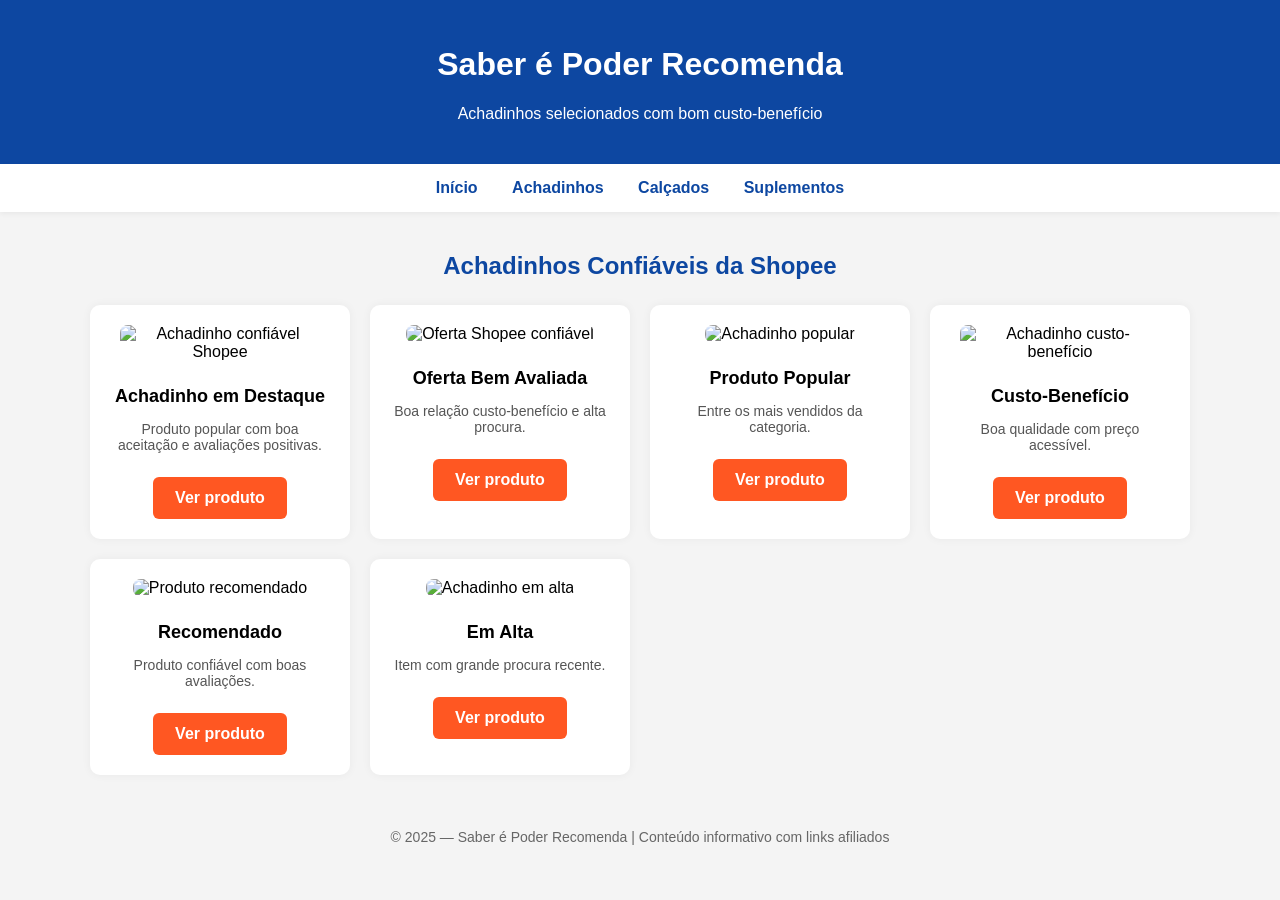
==== achadinhos.html @ 8a4442bc "Create achadinhos.html atualização" ====
<!DOCTYPE html>
<html lang="pt-BR">
<head>
<meta charset="UTF-8">

<!-- TÍTULO (GOOGLE) -->
<title>Achadinhos Confiáveis | Saber é Poder Recomenda</title>

<!-- SEO -->
<meta name="description" content="Achadinhos selecionados na Shopee com bom custo-benefício. Produtos populares, bem avaliados e links confiáveis.">
<meta name="keywords" content="achadinhos shopee, ofertas shopee, produtos confiáveis, saber é poder recomenda, afiliado shopee">
<meta name="viewport" content="width=device-width, initial-scale=1.0">

<style>
    body { font-family: Arial, sans-serif; background: #f4f4f4; margin: 0; }
    header { background: #0d47a1; color: #fff; padding: 25px; text-align: center; }
    nav { background: #ffffff; padding: 15px; text-align: center; box-shadow: 0 2px 5px rgba(0,0,0,0.05); }
    nav a { margin: 0 15px; text-decoration: none; font-weight: bold; color: #0d47a1; }
    nav a:hover { color: #ff5722; }

    .container { max-width: 1100px; margin: auto; padding: 20px; }

    h2.categoria { color: #0d47a1; text-align: center; margin-bottom: 25px; }

    .grid {
        display: grid;
        grid-template-columns: repeat(auto-fit, minmax(260px, 1fr));
        gap: 20px;
    }

    .card {
        background: #fff;
        border-radius: 10px;
        padding: 20px;
        text-align: center;
        box-shadow: 0 0 10px rgba(0,0,0,0.05);
    }

    .card img {
        width: 100%;
        max-width: 200px;
        border-radius: 8px;
        margin-bottom: 15px;
    }

    .card h3 {
        font-size: 18px;
        margin: 10px 0;
    }

    .card p {
        font-size: 14px;
        color: #555;
    }

    .card a {
        display: inline-block;
        margin-top: 10px;
        padding: 12px 22px;
        background: #ff5722;
        color: #fff;
        text-decoration: none;
        border-radius: 6px;
        font-weight: bold;
    }

    .card a:hover {
        background: #e64a19;
    }

    footer {
        text-align: center;
        padding: 20px;
        font-size: 14px;
        color: #666;
    }
</style>
</head>

<body>

<header>
    <h1>Saber é Poder Recomenda</h1>
    <p>Achadinhos selecionados com bom custo-benefício</p>
</header>

<nav>
   <a href="index.html">Início</a>
   <a href="achadinhos.html">Achadinhos</a>
   <a href="calcados.html">Calçados</a>
   <a href="suplementos.html">Suplementos</a>
</nav>

<div class="container">

    <h2 class="categoria">Achadinhos Confiáveis da Shopee</h2>

    <div class="grid">

        <div class="card">
            <img src="img/achadinho1.png" alt="Achadinho confiável Shopee">
            <h3>Achadinho em Destaque</h3>
            <p>Produto popular com boa aceitação e avaliações positivas.</p>
            <a href="https://s.shopee.com.br/3fxEMtRMo4" target="_blank">Ver produto</a>
        </div>

        <div class="card">
            <img src="img/achadinho2.png" alt="Oferta Shopee confiável">
            <h3>Oferta Bem Avaliada</h3>
            <p>Boa relação custo-benefício e alta procura.</p>
            <a href="https://s.shopee.com.br/AUnYVWv0BY" target="_blank">Ver produto</a>
        </div>

        <div class="card">
            <img src="img/achadinho3.png" alt="Achadinho popular">
            <h3>Produto Popular</h3>
            <p>Entre os mais vendidos da categoria.</p>
            <a href="https://s.shopee.com.br/6KxzXu1G0E" target="_blank">Ver produto</a>
        </div>

        <div class="card">
            <img src="img/achadinho4.png" alt="Achadinho custo-benefício">
            <h3>Custo-Benefício</h3>
            <p>Boa qualidade com preço acessível.</p>
            <a href="https://s.shopee.com.br/5L5SM5MBqE" target="_blank">Ver produto</a>
        </div>

        <div class="card">
            <img src="img/achadinho5.png" alt="Produto recomendado">
            <h3>Recomendado</h3>
            <p>Produto confiável com boas avaliações.</p>
            <a href="https://s.shopee.com.br/1LZJalAHR9" target="_blank">Ver produto</a>
        </div>

        <div class="card">
            <img src="img/achadinho6.png" alt="Achadinho em alta">
            <h3>Em Alta</h3>
            <p>Item com grande procura recente.</p>
            <a href="https://s.shopee.com.br/2g4hBEdzwi" target="_blank">Ver produto</a>
        </div>

    </div>
</div>

<footer>
    <p>© 2025 — Saber é Poder Recomenda | Conteúdo informativo com links afiliados</p>
</footer>

</body>
</html>
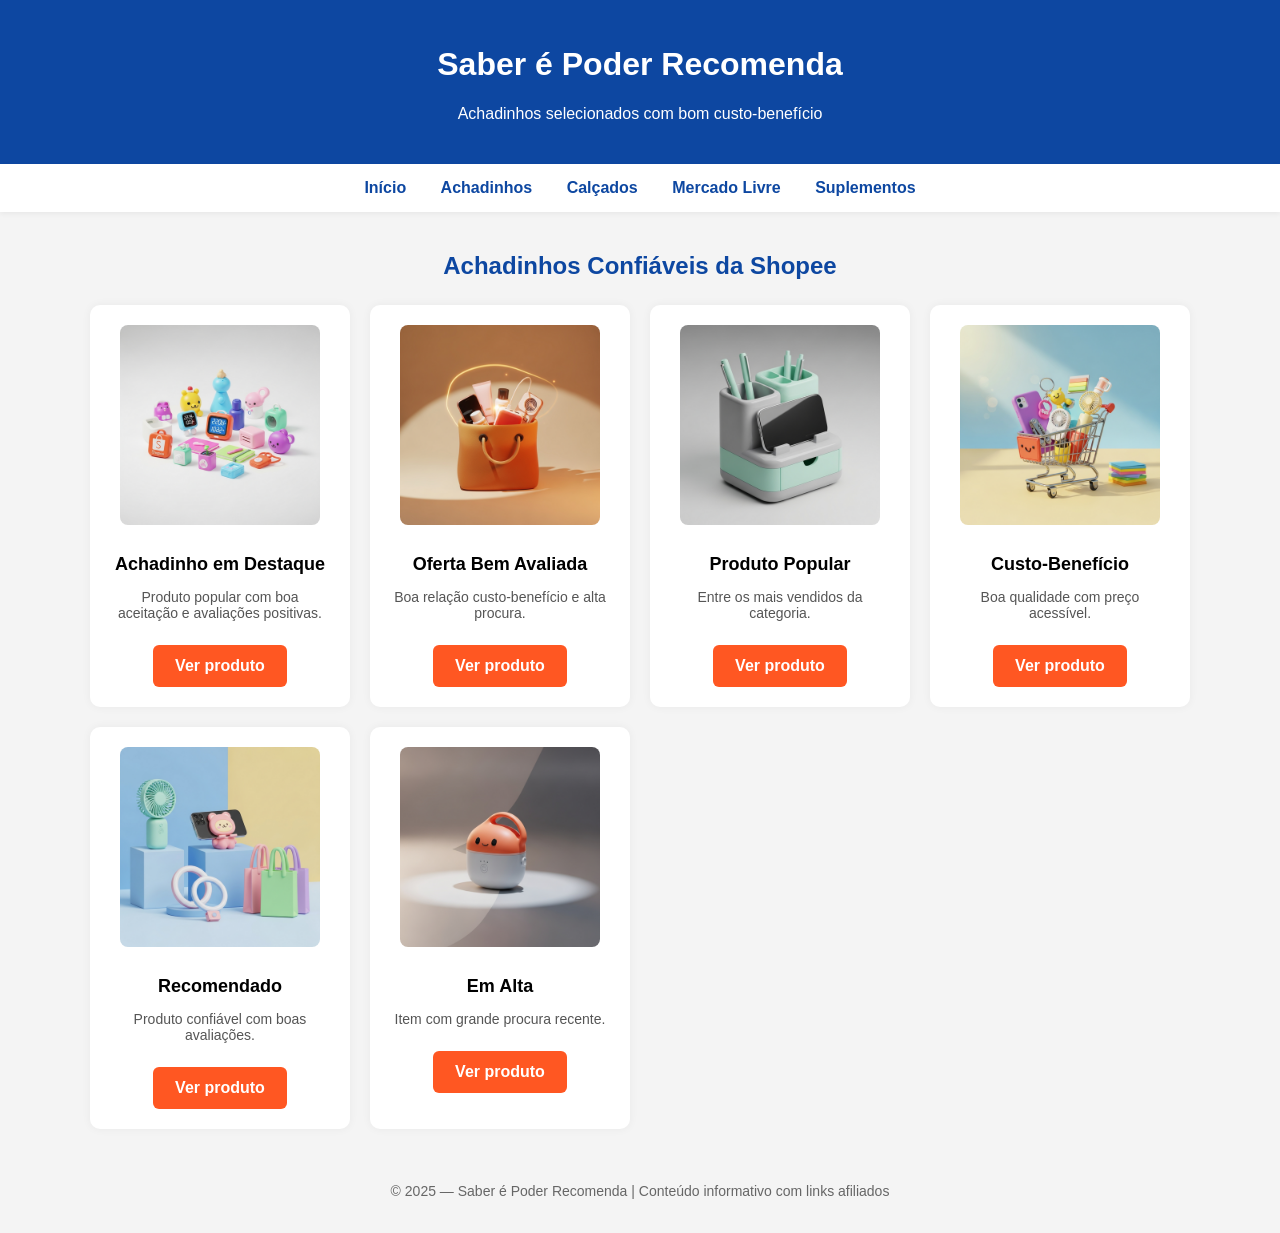
==== commit e356537f: "Update achadinhos.html atualização" ====
--- a/achadinhos.html
+++ b/achadinhos.html
@@ -86,9 +86,10 @@
 
 <nav>
    <a href="index.html">Início</a>
-   <a href="achadinhos.html">Achadinhos</a>
-   <a href="calcados.html">Calçados</a>
-   <a href="suplementos.html">Suplementos</a>
+    <a href="achadinhos.html">Achadinhos</a>
+    <a href="calcados.html">Calçados</a>
+	<a href="mercadolivre.html">Mercado Livre</a>
+    <a href="suplementos.html">Suplementos</a>
 </nav>
 
 <div class="container">
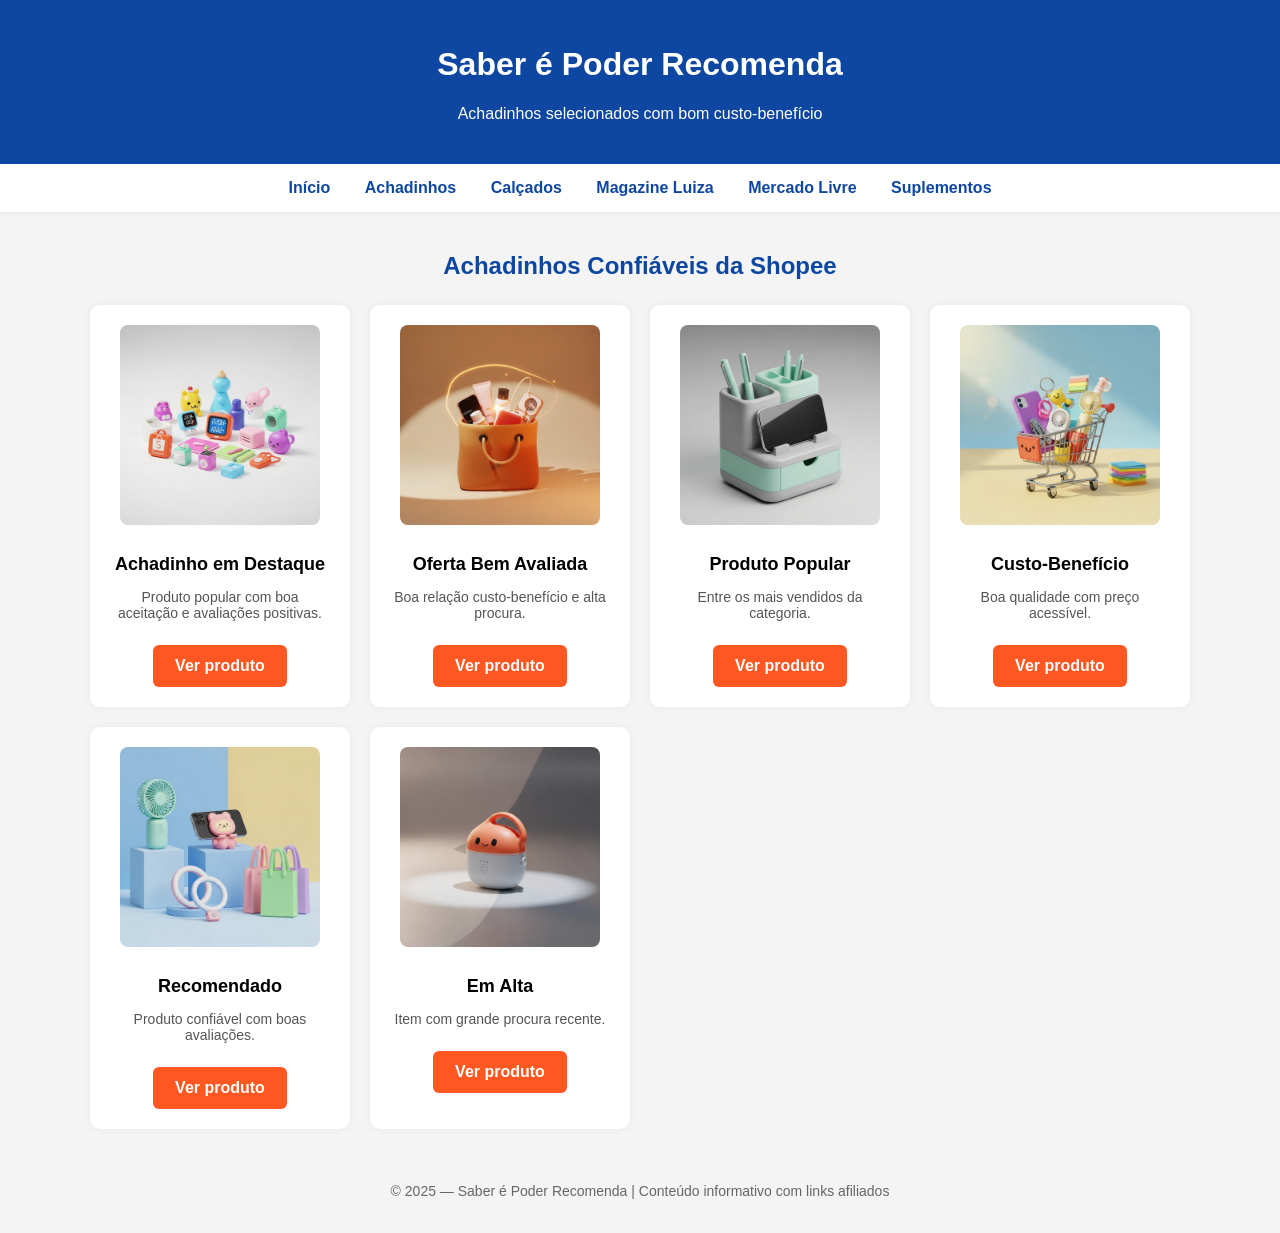
==== commit 96de0cca: "Update achadinhos.html" ====
--- a/achadinhos.html
+++ b/achadinhos.html
@@ -88,6 +88,7 @@
    <a href="index.html">Início</a>
     <a href="achadinhos.html">Achadinhos</a>
     <a href="calcados.html">Calçados</a>
+	<a href="magalu.html">Magazine Luiza</a>
 	<a href="mercadolivre.html">Mercado Livre</a>
     <a href="suplementos.html">Suplementos</a>
 </nav>
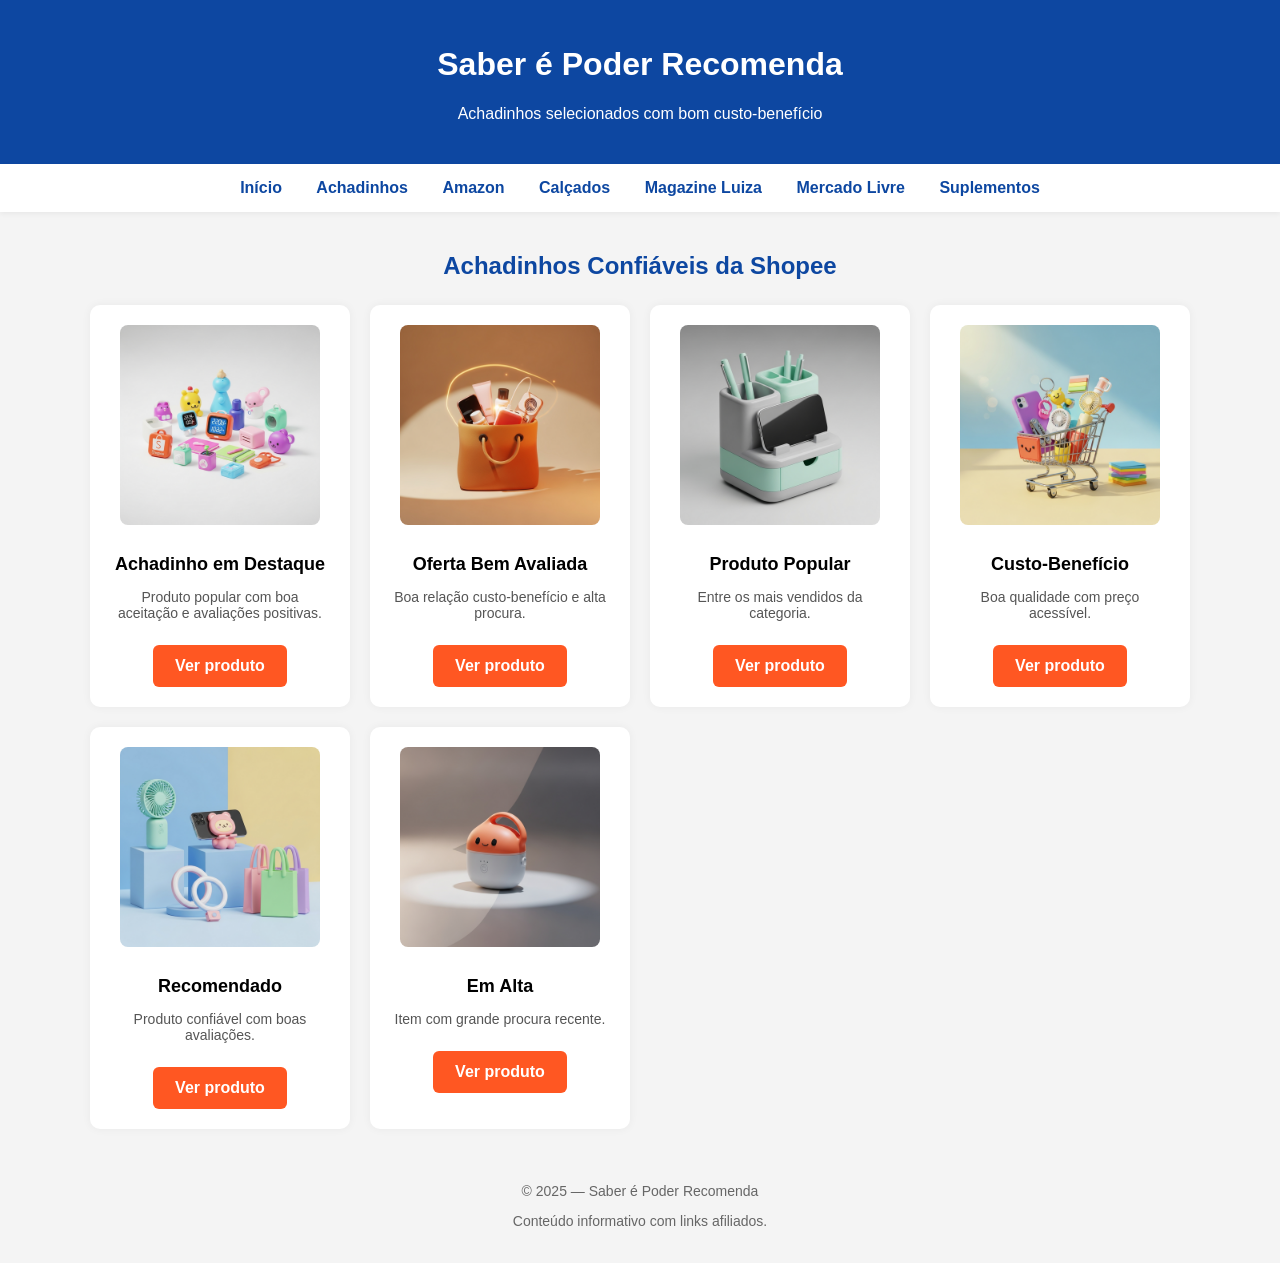
==== commit 94839f83: "Update achadinhos.html" ====
--- a/achadinhos.html
+++ b/achadinhos.html
@@ -6,8 +6,11 @@
 <!-- TÍTULO (GOOGLE) -->
 <title>Achadinhos Confiáveis | Saber é Poder Recomenda</title>
 
+<!-- CANONICAL -->
+<link rel="canonical" href="https://saber-e-poder1976.github.io/SiteAfiliadosaberepoder/achadinhos.html" />
+
 <!-- SEO -->
-<meta name="description" content="Achadinhos selecionados na Shopee com bom custo-benefício. Produtos populares, bem avaliados e links confiáveis.">
+<meta name="description" content="Achadinhos confiáveis da Shopee com ótimo custo-benefício. Produtos bem avaliados, populares e links seguros.">
 <meta name="keywords" content="achadinhos shopee, ofertas shopee, produtos confiáveis, saber é poder recomenda, afiliado shopee">
 <meta name="viewport" content="width=device-width, initial-scale=1.0">
 
@@ -85,11 +88,12 @@
 </header>
 
 <nav>
-   <a href="index.html">Início</a>
+    <a href="index.html">Início</a>
     <a href="achadinhos.html">Achadinhos</a>
+	<a href="amazon.html">Amazon</a>
     <a href="calcados.html">Calçados</a>
-	<a href="magalu.html">Magazine Luiza</a>
-	<a href="mercadolivre.html">Mercado Livre</a>
+    <a href="magalu.html">Magazine Luiza</a>
+    <a href="mercadolivre.html">Mercado Livre</a>
     <a href="suplementos.html">Suplementos</a>
 </nav>
 
@@ -100,52 +104,53 @@
     <div class="grid">
 
         <div class="card">
-            <img src="img/achadinho1.png" alt="Achadinho confiável Shopee">
+            <img src="img/achadinho1.png" loading="lazy" alt="Achadinho confiável Shopee">
             <h3>Achadinho em Destaque</h3>
             <p>Produto popular com boa aceitação e avaliações positivas.</p>
-            <a href="https://s.shopee.com.br/3fxEMtRMo4" target="_blank">Ver produto</a>
+            <a href="https://s.shopee.com.br/3fxEMtRMo4" target="_blank" rel="nofollow sponsored">Ver produto</a>
         </div>
 
         <div class="card">
-            <img src="img/achadinho2.png" alt="Oferta Shopee confiável">
+            <img src="img/achadinho2.png" loading="lazy" alt="Oferta Shopee confiável">
             <h3>Oferta Bem Avaliada</h3>
             <p>Boa relação custo-benefício e alta procura.</p>
-            <a href="https://s.shopee.com.br/AUnYVWv0BY" target="_blank">Ver produto</a>
+            <a href="https://s.shopee.com.br/AUnYVWv0BY" target="_blank" rel="nofollow sponsored">Ver produto</a>
         </div>
 
         <div class="card">
-            <img src="img/achadinho3.png" alt="Achadinho popular">
+            <img src="img/achadinho3.png" loading="lazy" alt="Achadinho popular Shopee">
             <h3>Produto Popular</h3>
             <p>Entre os mais vendidos da categoria.</p>
-            <a href="https://s.shopee.com.br/6KxzXu1G0E" target="_blank">Ver produto</a>
+            <a href="https://s.shopee.com.br/6KxzXu1G0E" target="_blank" rel="nofollow sponsored">Ver produto</a>
         </div>
 
         <div class="card">
-            <img src="img/achadinho4.png" alt="Achadinho custo-benefício">
+            <img src="img/achadinho4.png" loading="lazy" alt="Achadinho custo-benefício">
             <h3>Custo-Benefício</h3>
             <p>Boa qualidade com preço acessível.</p>
-            <a href="https://s.shopee.com.br/5L5SM5MBqE" target="_blank">Ver produto</a>
+            <a href="https://s.shopee.com.br/5L5SM5MBqE" target="_blank" rel="nofollow sponsored">Ver produto</a>
         </div>
 
         <div class="card">
-            <img src="img/achadinho5.png" alt="Produto recomendado">
+            <img src="img/achadinho5.png" loading="lazy" alt="Produto recomendado Shopee">
             <h3>Recomendado</h3>
             <p>Produto confiável com boas avaliações.</p>
-            <a href="https://s.shopee.com.br/1LZJalAHR9" target="_blank">Ver produto</a>
+            <a href="https://s.shopee.com.br/1LZJalAHR9" target="_blank" rel="nofollow sponsored">Ver produto</a>
         </div>
 
         <div class="card">
-            <img src="img/achadinho6.png" alt="Achadinho em alta">
+            <img src="img/achadinho6.png" loading="lazy" alt="Achadinho em alta Shopee">
             <h3>Em Alta</h3>
             <p>Item com grande procura recente.</p>
-            <a href="https://s.shopee.com.br/2g4hBEdzwi" target="_blank">Ver produto</a>
+            <a href="https://s.shopee.com.br/2g4hBEdzwi" target="_blank" rel="nofollow sponsored">Ver produto</a>
         </div>
 
     </div>
 </div>
 
 <footer>
-    <p>© 2025 — Saber é Poder Recomenda | Conteúdo informativo com links afiliados</p>
+    <p>© 2025 — Saber é Poder Recomenda</p>
+    <p>Conteúdo informativo com links afiliados.</p>
 </footer>
 
 </body>
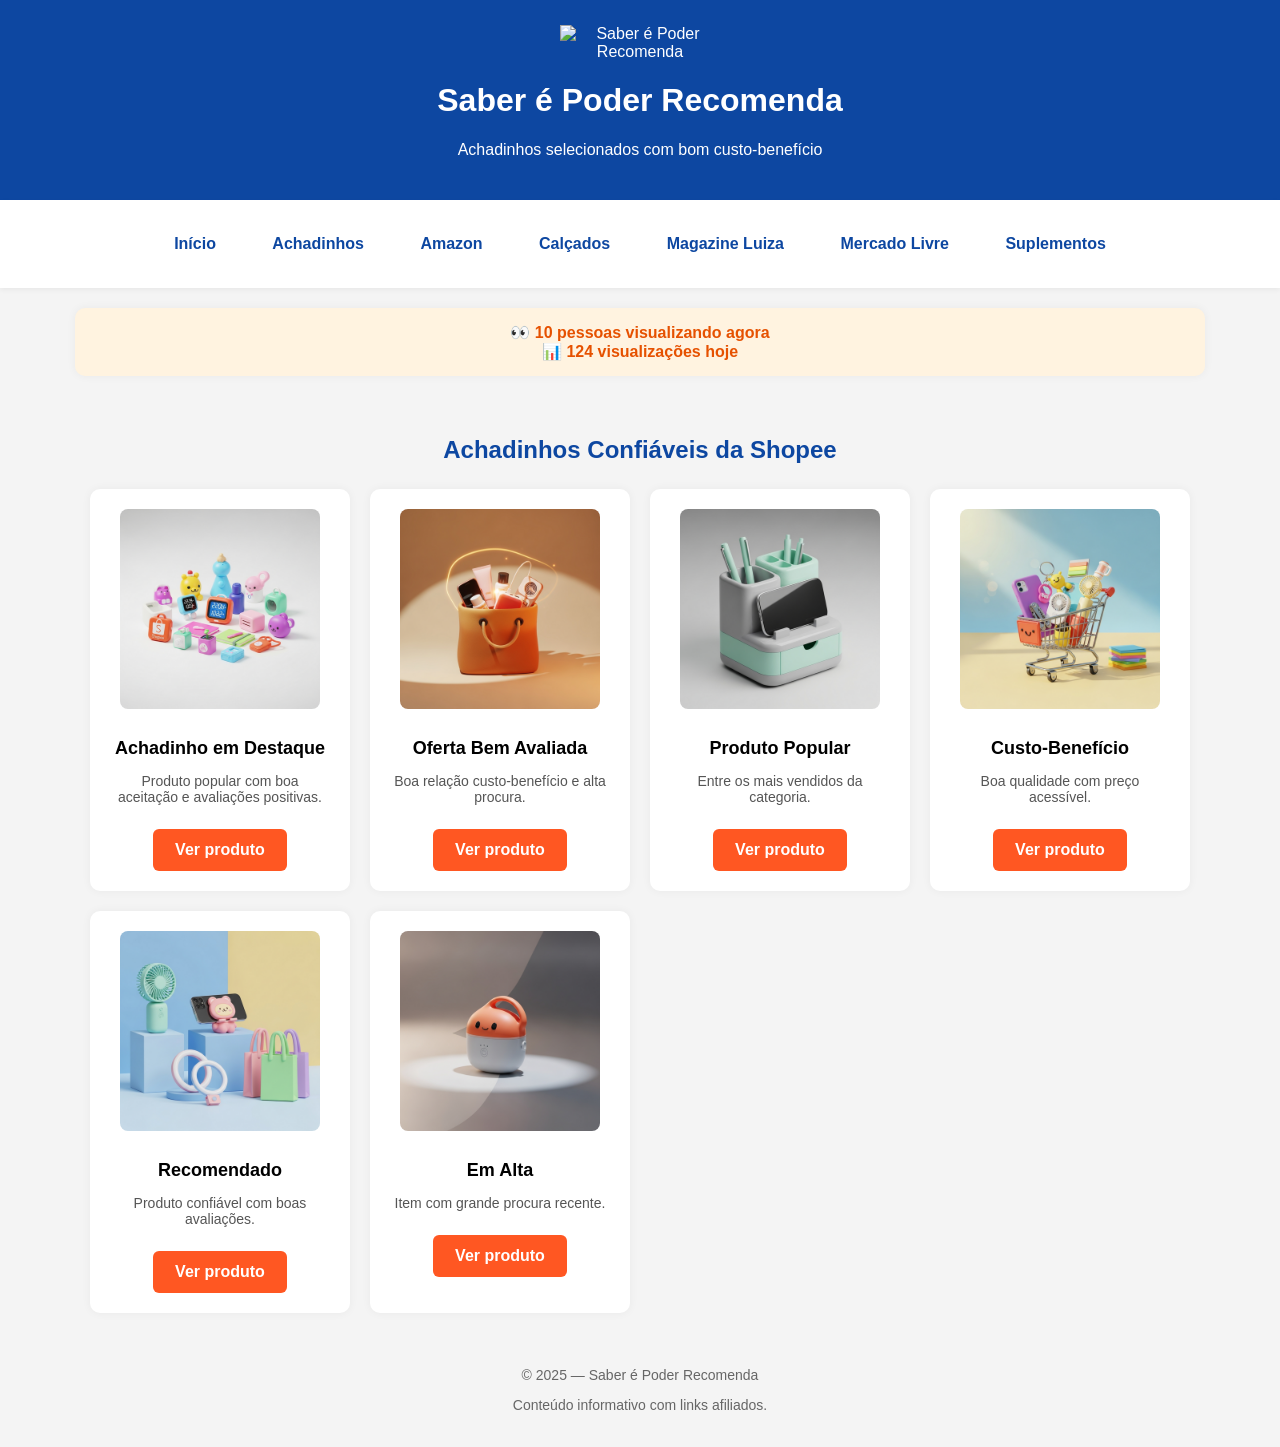
==== commit b244a4ab: "Update achadinhos.html" ====
--- a/achadinhos.html
+++ b/achadinhos.html
@@ -3,23 +3,68 @@
 <head>
 <meta charset="UTF-8">
 
-<!-- TÍTULO (GOOGLE) -->
+<meta name="google-site-verification" content="LnPctrS5m3kg37gQc37k7gMMK00d3HYIHH7rNllc6Vs" />
+
 <title>Achadinhos Confiáveis | Saber é Poder Recomenda</title>
-
-<!-- CANONICAL -->
 <link rel="canonical" href="https://saber-e-poder1976.github.io/SiteAfiliadosaberepoder/achadinhos.html" />
 
-<!-- SEO -->
 <meta name="description" content="Achadinhos confiáveis da Shopee com ótimo custo-benefício. Produtos bem avaliados, populares e links seguros.">
 <meta name="keywords" content="achadinhos shopee, ofertas shopee, produtos confiáveis, saber é poder recomenda, afiliado shopee">
 <meta name="viewport" content="width=device-width, initial-scale=1.0">
 
 <style>
     body { font-family: Arial, sans-serif; background: #f4f4f4; margin: 0; }
-    header { background: #0d47a1; color: #fff; padding: 25px; text-align: center; }
-    nav { background: #ffffff; padding: 15px; text-align: center; box-shadow: 0 2px 5px rgba(0,0,0,0.05); }
-    nav a { margin: 0 15px; text-decoration: none; font-weight: bold; color: #0d47a1; }
-    nav a:hover { color: #ff5722; }
+
+    header {
+        background: #0d47a1;
+        color: #fff;
+        padding: 25px;
+        text-align: center;
+    }
+
+    /* 🔥 LOGO PADRÃO DO SITE */
+    .logo {
+        width: 160px;
+        display: block;
+        margin: 0 auto 15px auto;
+    }
+
+    @media (max-width: 600px) {
+        .logo {
+            width: 120px;
+            margin-bottom: 10px;
+        }
+    }
+
+    nav {
+        background: #ffffff;
+        padding: 15px;
+        text-align: center;
+        box-shadow: 0 2px 5px rgba(0,0,0,0.05);
+    }
+
+    nav a {
+        display: inline-block;
+        margin: 8px 10px;
+        padding: 12px 16px;
+        text-decoration: none;
+        font-weight: bold;
+        color: #0d47a1;
+        border-radius: 6px;
+    }
+
+    nav a:hover {
+        background: #e3f2fd;
+        color: #ff5722;
+    }
+
+    @media (max-width: 600px) {
+        nav a {
+            display: block;
+            width: 90%;
+            margin: 10px auto;
+        }
+    }
 
     .container { max-width: 1100px; margin: auto; padding: 20px; }
 
@@ -46,15 +91,9 @@
         margin-bottom: 15px;
     }
 
-    .card h3 {
-        font-size: 18px;
-        margin: 10px 0;
-    }
-
-    .card p {
-        font-size: 14px;
-        color: #555;
-    }
+    .card h3 { font-size: 18px; margin: 10px 0; }
+
+    .card p { font-size: 14px; color: #555; }
 
     .card a {
         display: inline-block;
@@ -67,9 +106,7 @@
         font-weight: bold;
     }
 
-    .card a:hover {
-        background: #e64a19;
-    }
+    .card a:hover { background: #e64a19; }
 
     footer {
         text-align: center;
@@ -83,6 +120,7 @@
 <body>
 
 <header>
+    <img src="img/logo.png" alt="Saber é Poder Recomenda" class="logo">
     <h1>Saber é Poder Recomenda</h1>
     <p>Achadinhos selecionados com bom custo-benefício</p>
 </header>
@@ -90,13 +128,29 @@
 <nav>
     <a href="index.html">Início</a>
     <a href="achadinhos.html">Achadinhos</a>
-	<a href="amazon.html">Amazon</a>
+    <a href="amazon.html">Amazon</a>
     <a href="calcados.html">Calçados</a>
     <a href="magalu.html">Magazine Luiza</a>
     <a href="mercadolivre.html">Mercado Livre</a>
     <a href="suplementos.html">Suplementos</a>
 </nav>
 
+<!-- CONTADOR SOCIAL PADRÃO -->
+<div id="contador-social" style="
+    background:#fff3e0;
+    padding:15px;
+    margin:20px auto;
+    max-width:1100px;
+    border-radius:10px;
+    text-align:center;
+    font-weight:bold;
+    color:#e65100;
+    box-shadow:0 0 10px rgba(0,0,0,0.05);
+">
+    👀 <span id="online"></span> pessoas visualizando agora <br>
+    📊 <span id="views"></span> visualizações hoje
+</div>
+
 <div class="container">
 
     <h2 class="categoria">Achadinhos Confiáveis da Shopee</h2>
@@ -153,5 +207,28 @@
     <p>Conteúdo informativo com links afiliados.</p>
 </footer>
 
+<script>
+function random(min, max) {
+    return Math.floor(Math.random() * (max - min + 1)) + min;
+}
+
+document.getElementById("online").innerText = random(7, 18);
+setInterval(() => {
+    document.getElementById("online").innerText = random(7, 18);
+}, 15000);
+
+const today = new Date().toLocaleDateString();
+const storedDate = localStorage.getItem("viewsDate");
+let views = localStorage.getItem("viewsCount");
+
+if (storedDate !== today) {
+    views = random(60, 140);
+    localStorage.setItem("viewsDate", today);
+    localStorage.setItem("viewsCount", views);
+}
+
+document.getElementById("views").innerText = views;
+</script>
+
 </body>
 </html>
